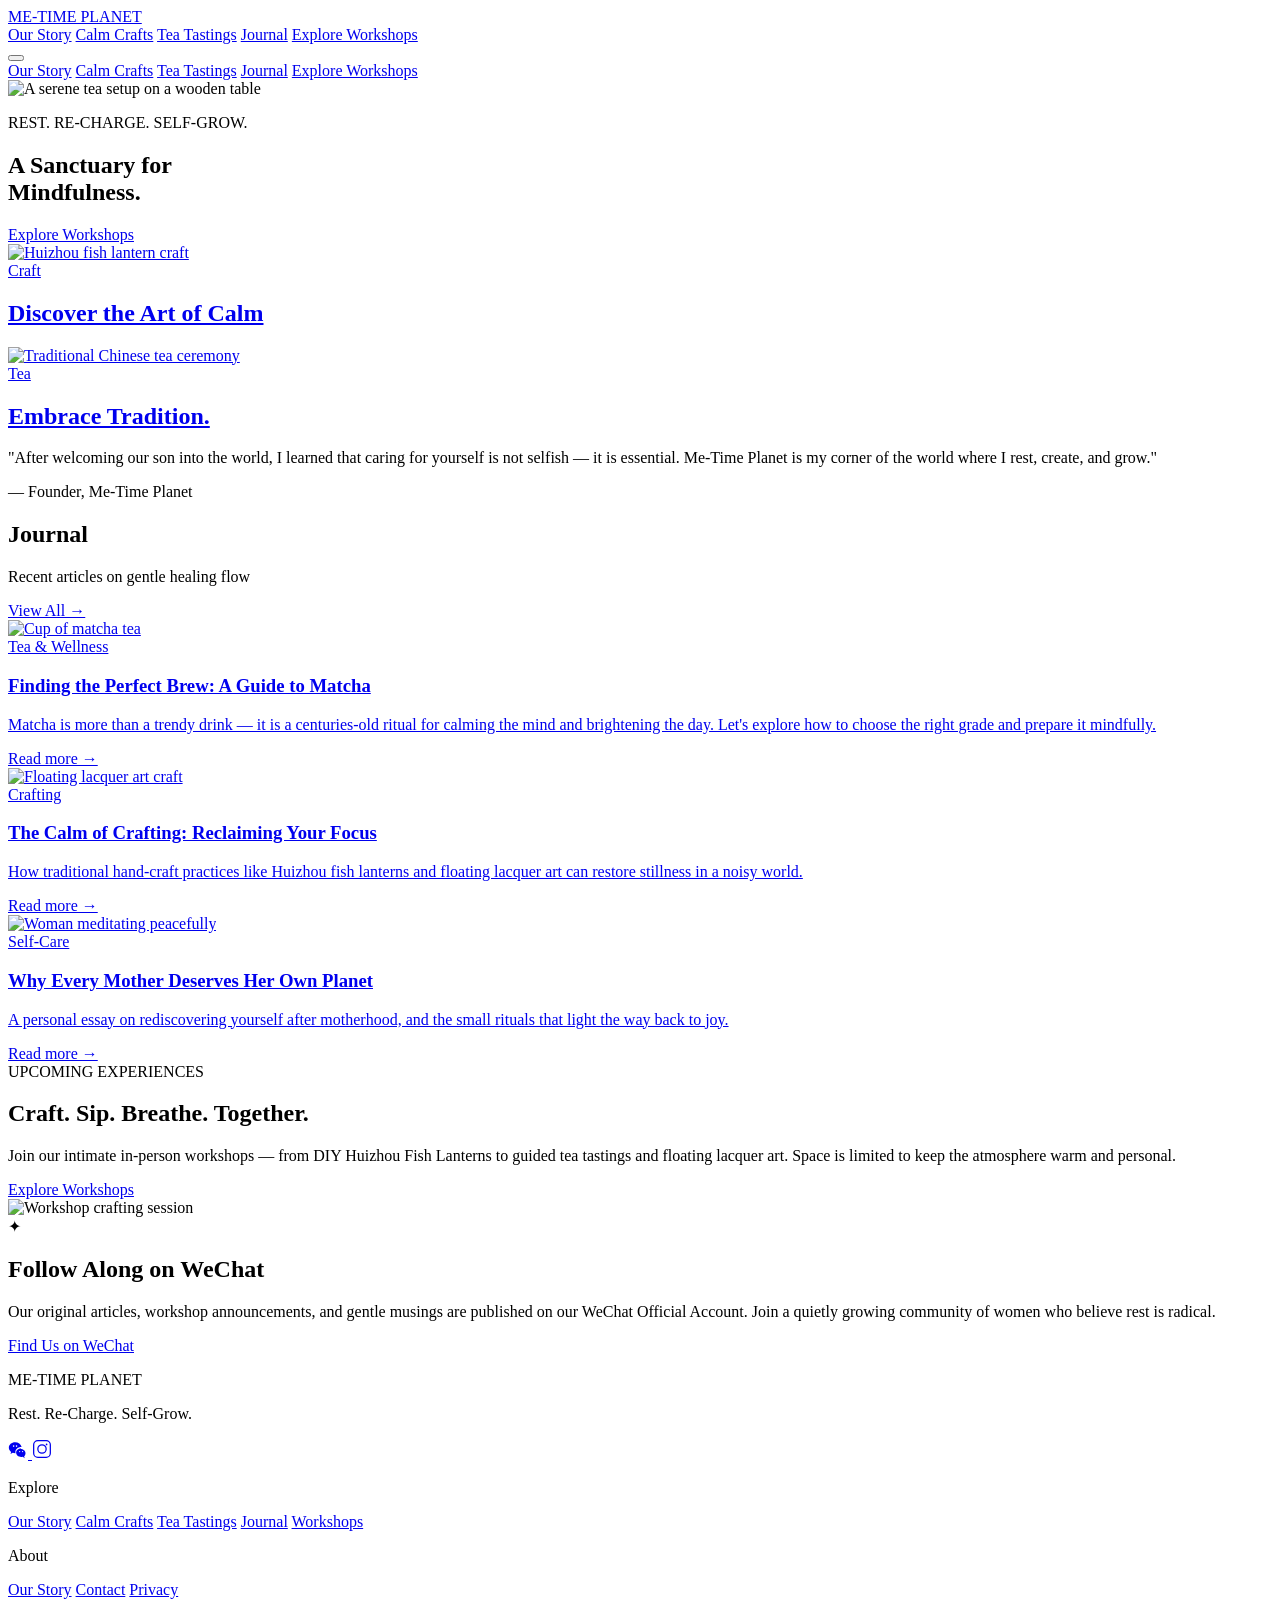
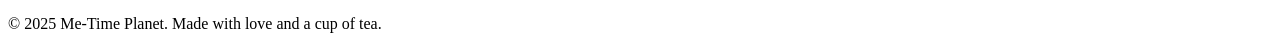
==== index.html @ 005cbcb7 "Add files via upload added README.md and index.html, will add other dependent folders and files late" ====
<!DOCTYPE html>
<html lang="en">
<head>
  <meta charset="UTF-8" />
  <meta name="viewport" content="width=device-width, initial-scale=1.0" />
  <title>Me-Time Planet — A Sanctuary for Mindfulness</title>
  <link rel="stylesheet" href="css/variables.css" />
  <link rel="stylesheet" href="css/base.css" />
  <link rel="stylesheet" href="css/nav.css" />
  <link rel="stylesheet" href="css/hero.css" />
  <link rel="stylesheet" href="css/features.css" />
  <link rel="stylesheet" href="css/journal.css" />
  <link rel="stylesheet" href="css/workshops.css" />
  <link rel="stylesheet" href="css/footer.css" />
  <link rel="preconnect" href="https://fonts.googleapis.com" />
  <link rel="preconnect" href="https://fonts.gstatic.com" crossorigin />
  <link href="https://fonts.googleapis.com/css2?family=Cormorant+Garamond:ital,wght@0,300;0,400;0,500;0,600;1,300;1,400&family=Jost:wght@300;400;500&display=swap" rel="stylesheet" />
</head>
<body>

  <!-- ═══════════════════════════════════════════
       NAVIGATION — components/nav.html
  ═══════════════════════════════════════════ -->
  <header class="site-header" id="site-header">
    <div class="header-inner">
      <a href="index.html" class="logo">ME-TIME PLANET</a>
      <nav class="main-nav">
        <a href="pages/our-story.html">Our Story</a>
        <a href="pages/calm-crafts.html">Calm Crafts</a>
        <a href="pages/tea-tastings.html">Tea Tastings</a>
        <a href="pages/journal.html">Journal</a>
        <a href="pages/workshops.html">Explore Workshops</a>
      </nav>
      <button class="nav-toggle" aria-label="Toggle menu" onclick="toggleMobileNav()">
        <span></span><span></span><span></span>
      </button>
    </div>
    <nav class="mobile-nav" id="mobile-nav">
      <a href="pages/our-story.html">Our Story</a>
      <a href="pages/calm-crafts.html">Calm Crafts</a>
      <a href="pages/tea-tastings.html">Tea Tastings</a>
      <a href="pages/journal.html">Journal</a>
      <a href="pages/workshops.html">Explore Workshops</a>
    </nav>
  </header>

  <main>

    <!-- ═══════════════════════════════════════════
         HERO SECTION
    ═══════════════════════════════════════════ -->
    <section class="hero" id="hero">
      <div class="hero-image-wrapper">
        <img
          class="hero-img"
          src="https://images.unsplash.com/photo-1556909114-f6e7ad7d3136?w=1600&q=80"
          alt="A serene tea setup on a wooden table"
        />
        <div class="hero-overlay"></div>
      </div>
      <div class="hero-content">
        <p class="hero-eyebrow">REST. RE-CHARGE. SELF-GROW.</p>
        <h1 class="hero-headline">A Sanctuary for<br/>Mindfulness.</h1>
        <a href="pages/workshops.html" class="btn btn-primary">Explore Workshops</a>
      </div>
    </section>

    <!-- ═══════════════════════════════════════════
         FEATURED CATEGORIES
    ═══════════════════════════════════════════ -->
    <section class="features" id="features">
      <div class="features-grid">

        <article class="feature-card feature-card--large">
          <a href="pages/calm-crafts.html">
            <div class="feature-card__img-wrap">
              <img
                src="https://images.unsplash.com/photo-1602143407151-7111542de6e8?w=900&q=80"
                alt="Huizhou fish lantern craft"
              />
            </div>
            <div class="feature-card__label">
              <span class="label-tag">Craft</span>
              <h2>Discover the Art of Calm</h2>
            </div>
          </a>
        </article>

        <article class="feature-card feature-card--large">
          <a href="pages/tea-tastings.html">
            <div class="feature-card__img-wrap">
              <img
                src="https://images.unsplash.com/photo-1556679343-c7306c1976bc?w=900&q=80"
                alt="Traditional Chinese tea ceremony"
              />
            </div>
            <div class="feature-card__label">
              <span class="label-tag">Tea</span>
              <h2>Embrace Tradition.</h2>
            </div>
          </a>
        </article>

      </div>
    </section>

    <!-- ═══════════════════════════════════════════
         INTRO BLURB
    ═══════════════════════════════════════════ -->
    <section class="intro-blurb">
      <div class="container-narrow">
        <p class="intro-quote">
          "After welcoming our son into the world, I learned that caring for yourself is not selfish — it is essential. Me-Time Planet is my corner of the world where I rest, create, and grow."
        </p>
        <p class="intro-attribution">— Founder, Me-Time Planet</p>
      </div>
    </section>

    <!-- ═══════════════════════════════════════════
         JOURNAL SECTION
    ═══════════════════════════════════════════ -->
    <section class="journal" id="journal">
      <div class="container">
        <div class="section-header">
          <h2 class="section-title">Journal</h2>
          <p class="section-subtitle">Recent articles on gentle healing flow</p>
          <a href="pages/journal.html" class="link-underline">View All →</a>
        </div>

        <div class="journal-grid">

          <article class="journal-card journal-card--featured">
            <a href="pages/article-matcha.html">
              <div class="journal-card__img-wrap">
                <img
                  src="https://images.unsplash.com/photo-1515823662972-da6a2e4d3002?w=700&q=80"
                  alt="Cup of matcha tea"
                />
              </div>
              <div class="journal-card__body">
                <span class="journal-tag">Tea &amp; Wellness</span>
                <h3>Finding the Perfect Brew: A Guide to Matcha</h3>
                <p>Matcha is more than a trendy drink — it is a centuries-old ritual for calming the mind and brightening the day. Let's explore how to choose the right grade and prepare it mindfully.</p>
                <span class="read-more">Read more →</span>
              </div>
            </a>
          </article>

          <article class="journal-card">
            <a href="pages/article-crafting-focus.html">
              <div class="journal-card__img-wrap">
                <img
                  src="https://images.unsplash.com/photo-1578301978693-85fa9c0320b9?w=500&q=80"
                  alt="Floating lacquer art craft"
                />
              </div>
              <div class="journal-card__body">
                <span class="journal-tag">Crafting</span>
                <h3>The Calm of Crafting: Reclaiming Your Focus</h3>
                <p>How traditional hand-craft practices like Huizhou fish lanterns and floating lacquer art can restore stillness in a noisy world.</p>
                <span class="read-more">Read more →</span>
              </div>
            </a>
          </article>

          <article class="journal-card">
            <a href="pages/article-me-time.html">
              <div class="journal-card__img-wrap">
                <img
                  src="https://images.unsplash.com/photo-1544367567-0f2fcb009e0b?w=500&q=80"
                  alt="Woman meditating peacefully"
                />
              </div>
              <div class="journal-card__body">
                <span class="journal-tag">Self-Care</span>
                <h3>Why Every Mother Deserves Her Own Planet</h3>
                <p>A personal essay on rediscovering yourself after motherhood, and the small rituals that light the way back to joy.</p>
                <span class="read-more">Read more →</span>
              </div>
            </a>
          </article>

        </div>
      </div>
    </section>

    <!-- ═══════════════════════════════════════════
         WORKSHOPS CTA BANNER
    ═══════════════════════════════════════════ -->
    <section class="workshops-banner">
      <div class="workshops-banner__inner">
        <div class="workshops-banner__text">
          <span class="eyebrow-label">UPCOMING EXPERIENCES</span>
          <h2>Craft. Sip. Breathe. Together.</h2>
          <p>Join our intimate in-person workshops — from DIY Huizhou Fish Lanterns to guided tea tastings and floating lacquer art. Space is limited to keep the atmosphere warm and personal.</p>
          <a href="pages/workshops.html" class="btn btn-outline">Explore Workshops</a>
        </div>
        <div class="workshops-banner__img">
          <img
            src="https://images.unsplash.com/photo-1528360983277-13d401cdc186?w=800&q=80"
            alt="Workshop crafting session"
          />
        </div>
      </div>
    </section>

    <!-- ═══════════════════════════════════════════
         WECHAT / COMMUNITY CALLOUT
    ═══════════════════════════════════════════ -->
    <section class="community">
      <div class="container-narrow center">
        <div class="community-icon">✦</div>
        <h2>Follow Along on WeChat</h2>
        <p>Our original articles, workshop announcements, and gentle musings are published on our WeChat Official Account. Join a quietly growing community of women who believe rest is radical.</p>
        <a href="#wechat" class="btn btn-ghost">Find Us on WeChat</a>
      </div>
    </section>

  </main>

  <!-- ═══════════════════════════════════════════
       FOOTER
  ═══════════════════════════════════════════ -->
  <footer class="site-footer">
    <div class="footer-inner">
      <div class="footer-brand">
        <p class="logo">ME-TIME PLANET</p>
        <p class="footer-tagline">Rest. Re-Charge. Self-Grow.</p>
        <div class="footer-social">
          <a href="#wechat" aria-label="WeChat">
            <svg width="20" height="20" viewBox="0 0 24 24" fill="currentColor"><path d="M8.5 4C4.36 4 1 6.92 1 10.5c0 2.02 1.07 3.82 2.75 5.02L3 18l2.75-1.38C6.77 16.85 7.6 17 8.5 17c.17 0 .34 0 .5-.02-.1-.46-.16-.93-.16-1.41C8.84 12.06 12 9.5 15.84 9.5c.17 0 .34 0 .5.01C15.5 6.42 12.31 4 8.5 4zm-1.75 3.5c.55 0 1 .45 1 1s-.45 1-1 1-1-.45-1-1 .45-1 1-1zm3.5 0c.55 0 1 .45 1 1s-.45 1-1 1-1-.45-1-1 .45-1 1-1zm5.5 4c-3.31 0-6 2.24-6 5s2.69 5 6 5c.69 0 1.37-.12 1.99-.33L20 23l-.62-2.34C20.45 19.71 21 18.4 21 17c0-2.76-2.69-5-6-5l.25.5zm-1.75 2.75c.41 0 .75.34.75.75s-.34.75-.75.75-.75-.34-.75-.75.34-.75.75-.75zm3.5 0c.41 0 .75.34.75.75s-.34.75-.75.75-.75-.34-.75-.75.34-.75.75-.75z"/></svg>
          </a>
          <a href="#instagram" aria-label="Instagram">
            <svg width="20" height="20" viewBox="0 0 24 24" fill="none" stroke="currentColor" stroke-width="1.5"><rect x="2" y="2" width="20" height="20" rx="5"/><circle cx="12" cy="12" r="5"/><circle cx="17.5" cy="6.5" r="1" fill="currentColor" stroke="none"/></svg>
          </a>
        </div>
      </div>
      <div class="footer-links">
        <div class="footer-col">
          <p class="footer-col-title">Explore</p>
          <a href="pages/our-story.html">Our Story</a>
          <a href="pages/calm-crafts.html">Calm Crafts</a>
          <a href="pages/tea-tastings.html">Tea Tastings</a>
          <a href="pages/journal.html">Journal</a>
          <a href="pages/workshops.html">Workshops</a>
        </div>
        <div class="footer-col">
          <p class="footer-col-title">About</p>
          <a href="pages/our-story.html">Our Story</a>
          <a href="#contact">Contact</a>
          <a href="#privacy">Privacy</a>
        </div>
      </div>
    </div>
    <div class="footer-bottom">
      <p>© 2025 Me-Time Planet. Made with love and a cup of tea.</p>
    </div>
  </footer>

  <script src="js/main.js"></script>
</body>
</html>
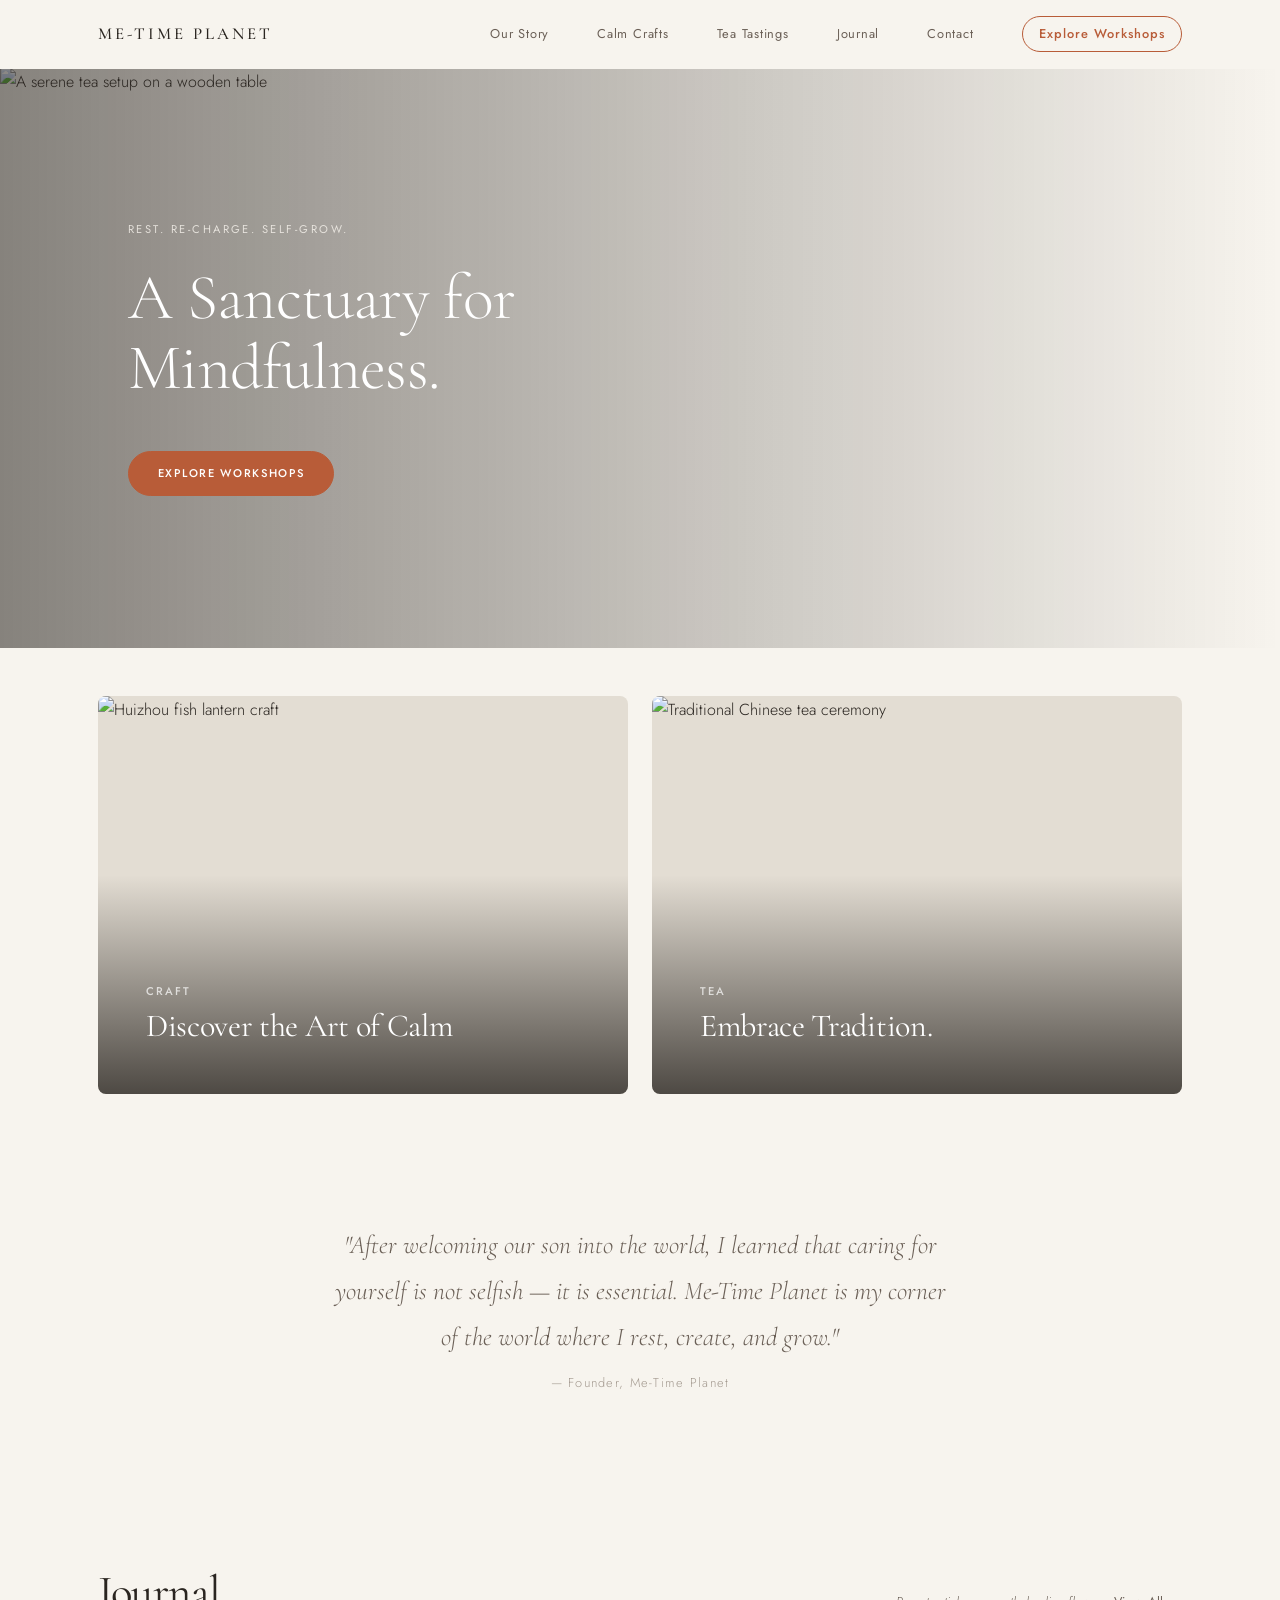
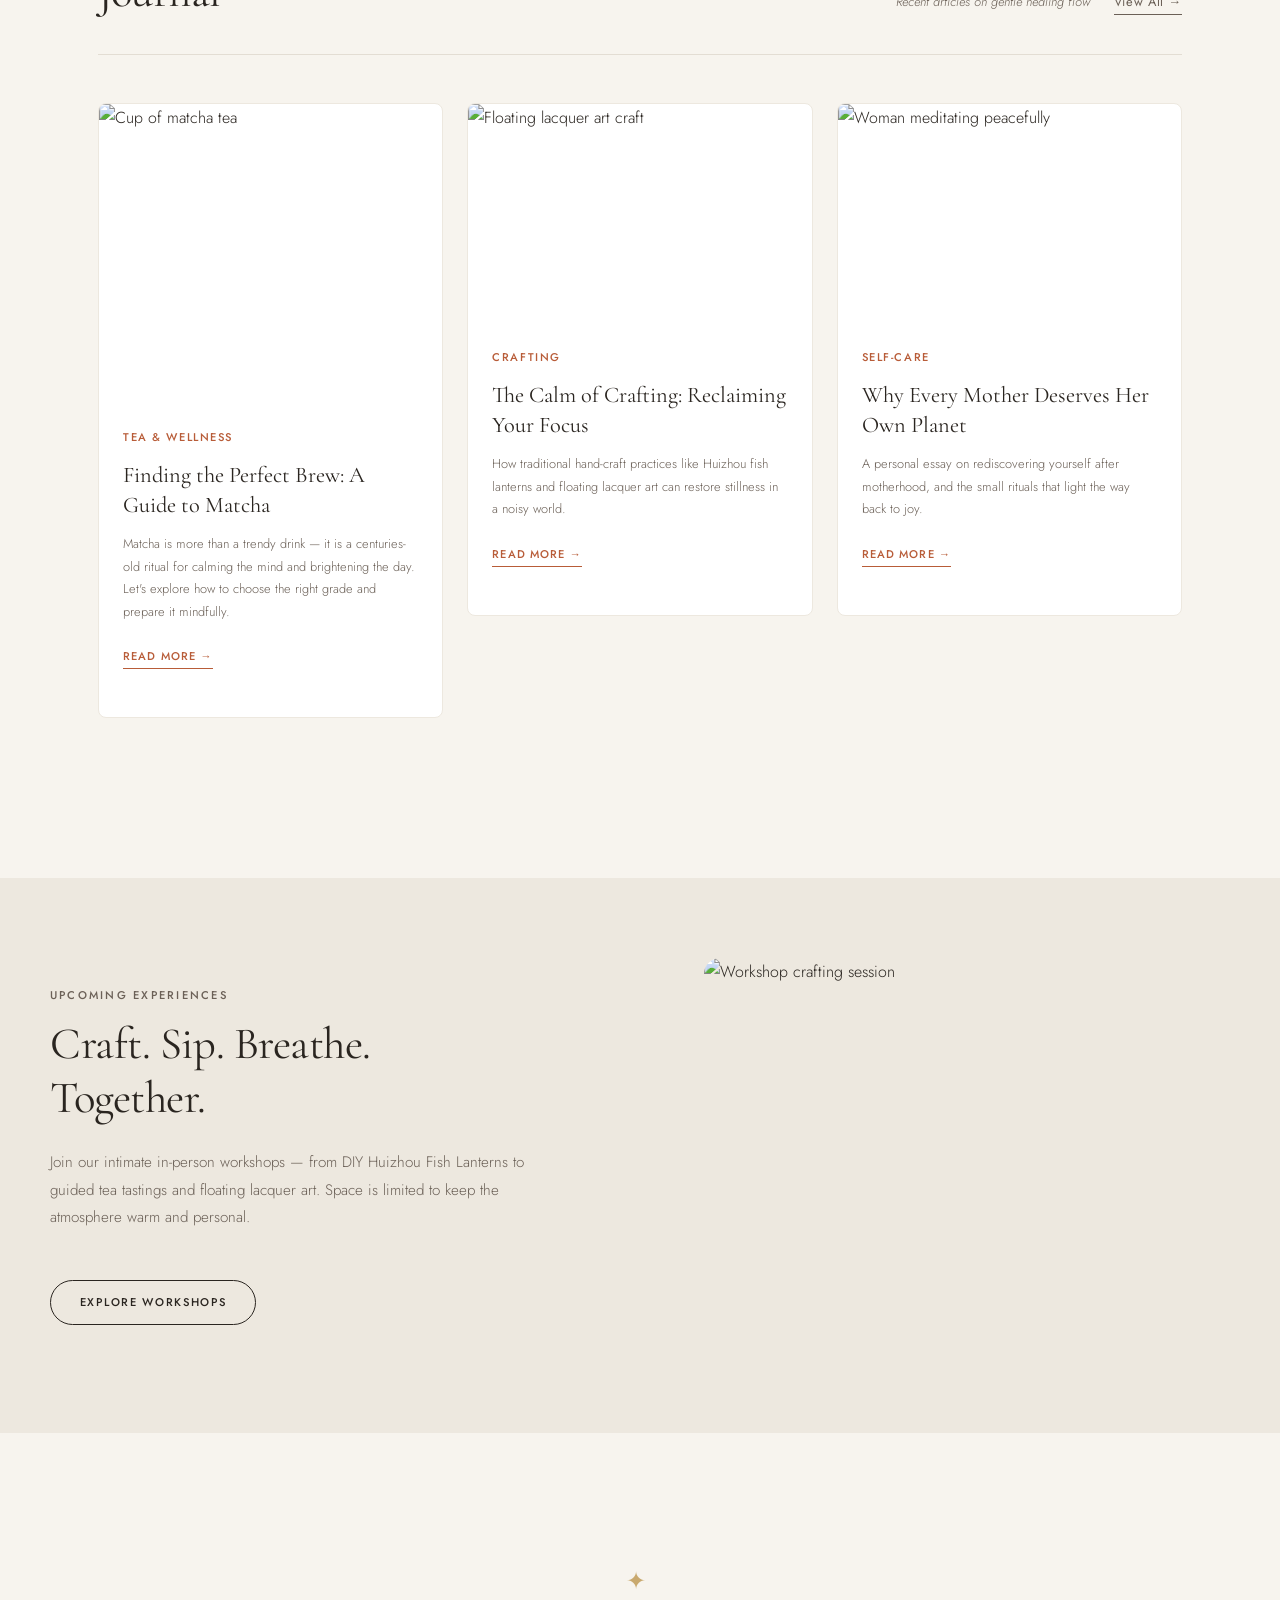
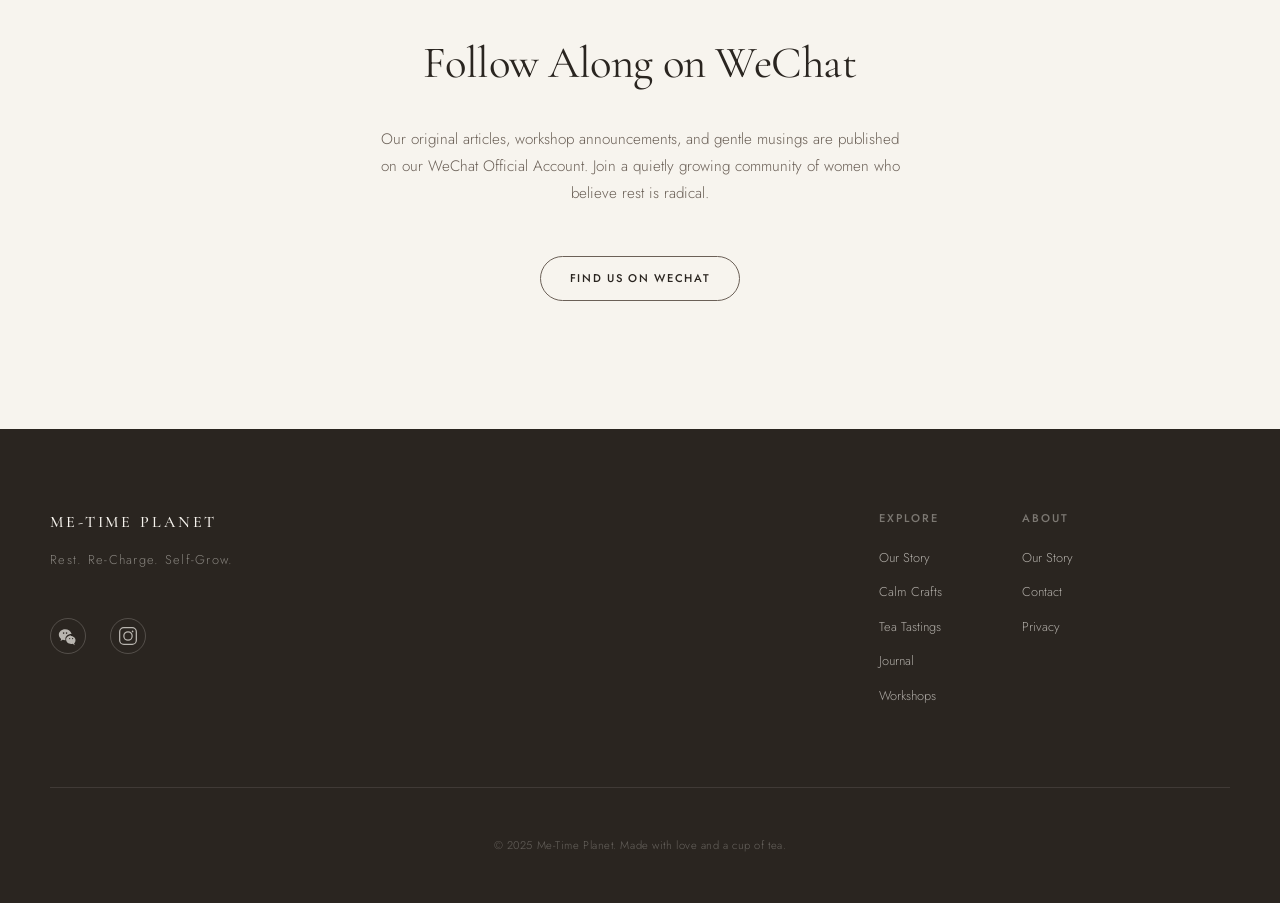
==== commit ddb14a63: "added a contact page" ====
--- a/index.html
+++ b/index.html
@@ -29,6 +29,7 @@
         <a href="pages/calm-crafts.html">Calm Crafts</a>
         <a href="pages/tea-tastings.html">Tea Tastings</a>
         <a href="pages/journal.html">Journal</a>
+        <a href="pages/contact.html">Contact</a>
         <a href="pages/workshops.html">Explore Workshops</a>
       </nav>
       <button class="nav-toggle" aria-label="Toggle menu" onclick="toggleMobileNav()">
@@ -40,6 +41,7 @@
       <a href="pages/calm-crafts.html">Calm Crafts</a>
       <a href="pages/tea-tastings.html">Tea Tastings</a>
       <a href="pages/journal.html">Journal</a>
+      <a href="pages/contact.html">Contact</a>
       <a href="pages/workshops.html">Explore Workshops</a>
     </nav>
   </header>
@@ -247,7 +249,7 @@
         <div class="footer-col">
           <p class="footer-col-title">About</p>
           <a href="pages/our-story.html">Our Story</a>
-          <a href="#contact">Contact</a>
+          <a href="pages/contact.html">Contact</a>
           <a href="#privacy">Privacy</a>
         </div>
       </div>
--- a/css/variables.css
+++ b/css/variables.css
@@ -0,0 +1,62 @@
+/* ============================================
+   DESIGN TOKENS — Me-Time Planet
+   Warm organic editorial aesthetic
+============================================ */
+
+:root {
+  /* Color Palette */
+  --color-paper:     #F7F4EE;
+  --color-paper-2:   #EDE8DF;
+  --color-paper-3:   #E3DDD3;
+  --color-ink:       #2A2520;
+  --color-ink-muted: #6B6057;
+  --color-ink-faint: #A49A90;
+  --color-accent:    #B85C38;       /* terracotta */
+  --color-accent-2:  #7A9E7E;       /* sage green */
+  --color-gold:      #C9A96E;       /* warm gold */
+  --color-white:     #FFFFFF;
+
+  /* Typography */
+  --font-display:  'Cormorant Garamond', Georgia, serif;
+  --font-body:     'Jost', 'Helvetica Neue', sans-serif;
+
+  /* Font sizes (fluid-ish) */
+  --text-xs:    0.7rem;
+  --text-sm:    0.8rem;
+  --text-base:  0.95rem;
+  --text-md:    1.1rem;
+  --text-lg:    1.4rem;
+  --text-xl:    2rem;
+  --text-2xl:   2.8rem;
+  --text-3xl:   3.8rem;
+  --text-hero:  clamp(2.8rem, 5vw, 4.5rem);
+
+  /* Spacing */
+  --space-xs:  0.4rem;
+  --space-sm:  0.8rem;
+  --space-md:  1.5rem;
+  --space-lg:  3rem;
+  --space-xl:  5rem;
+  --space-2xl: 8rem;
+
+  /* Layout */
+  --max-width:       1180px;
+  --max-width-narrow: 720px;
+  --nav-height:      68px;
+
+  /* Borders */
+  --radius-sm: 4px;
+  --radius-md: 8px;
+  --radius-lg: 16px;
+  --radius-pill: 999px;
+
+  /* Transitions */
+  --transition-fast:   0.15s ease;
+  --transition-base:   0.3s ease;
+  --transition-slow:   0.6s cubic-bezier(0.16, 1, 0.3, 1);
+
+  /* Shadows */
+  --shadow-sm:  0 2px 8px rgba(42, 37, 32, 0.08);
+  --shadow-md:  0 6px 24px rgba(42, 37, 32, 0.12);
+  --shadow-lg:  0 16px 48px rgba(42, 37, 32, 0.16);
+}
--- a/css/base.css
+++ b/css/base.css
@@ -0,0 +1,186 @@
+/* ============================================
+   BASE — Resets, typography, global utilities
+============================================ */
+
+*, *::before, *::after {
+  box-sizing: border-box;
+  margin: 0;
+  padding: 0;
+}
+
+html {
+  font-size: 16px;
+  scroll-behavior: smooth;
+  -webkit-font-smoothing: antialiased;
+}
+
+body {
+  background-color: var(--color-paper);
+  color: var(--color-ink);
+  font-family: var(--font-body);
+  font-weight: 300;
+  line-height: 1.7;
+  overflow-x: hidden;
+}
+
+img {
+  display: block;
+  max-width: 100%;
+  height: auto;
+}
+
+a {
+  color: inherit;
+  text-decoration: none;
+}
+
+/* ────────────────────────────────────────────
+   Layout Containers
+──────────────────────────────────────────── */
+.container {
+  width: 100%;
+  max-width: var(--max-width);
+  margin: 0 auto;
+  padding: 0 var(--space-lg);
+}
+
+.container-narrow {
+  width: 100%;
+  max-width: var(--max-width-narrow);
+  margin: 0 auto;
+  padding: 0 var(--space-lg);
+}
+
+.center { text-align: center; }
+
+/* ────────────────────────────────────────────
+   Buttons
+──────────────────────────────────────────── */
+.btn {
+  display: inline-block;
+  font-family: var(--font-body);
+  font-size: var(--text-xs);
+  font-weight: 500;
+  letter-spacing: 0.15em;
+  text-transform: uppercase;
+  padding: 0.75rem 1.8rem;
+  border-radius: var(--radius-pill);
+  border: 1.5px solid transparent;
+  cursor: pointer;
+  transition: all var(--transition-base);
+  white-space: nowrap;
+}
+
+.btn-primary {
+  background: var(--color-accent);
+  color: var(--color-white);
+  border-color: var(--color-accent);
+}
+.btn-primary:hover {
+  background: #9e4d2e;
+  border-color: #9e4d2e;
+  transform: translateY(-1px);
+  box-shadow: var(--shadow-md);
+}
+
+.btn-outline {
+  background: transparent;
+  color: var(--color-ink);
+  border-color: var(--color-ink);
+}
+.btn-outline:hover {
+  background: var(--color-ink);
+  color: var(--color-paper);
+  transform: translateY(-1px);
+}
+
+.btn-ghost {
+  background: transparent;
+  color: var(--color-ink);
+  border-color: var(--color-ink-muted);
+}
+.btn-ghost:hover {
+  border-color: var(--color-ink);
+  transform: translateY(-1px);
+}
+
+/* ────────────────────────────────────────────
+   Typography Utilities
+──────────────────────────────────────────── */
+.eyebrow-label {
+  display: block;
+  font-family: var(--font-body);
+  font-size: var(--text-xs);
+  font-weight: 500;
+  letter-spacing: 0.2em;
+  text-transform: uppercase;
+  color: var(--color-ink-muted);
+  margin-bottom: var(--space-sm);
+}
+
+.link-underline {
+  font-size: var(--text-sm);
+  font-weight: 400;
+  letter-spacing: 0.05em;
+  color: var(--color-ink-muted);
+  border-bottom: 1px solid currentColor;
+  padding-bottom: 1px;
+  transition: color var(--transition-fast);
+}
+.link-underline:hover { color: var(--color-ink); }
+
+/* ────────────────────────────────────────────
+   Section Headers
+──────────────────────────────────────────── */
+.section-header {
+  display: flex;
+  align-items: baseline;
+  gap: var(--space-md);
+  margin-bottom: var(--space-lg);
+  border-bottom: 1px solid var(--color-paper-3);
+  padding-bottom: var(--space-md);
+}
+
+.section-title {
+  font-family: var(--font-display);
+  font-size: var(--text-2xl);
+  font-weight: 400;
+  letter-spacing: -0.01em;
+  flex: 1;
+}
+
+.section-subtitle {
+  font-size: var(--text-sm);
+  color: var(--color-ink-muted);
+  font-style: italic;
+}
+
+/* ────────────────────────────────────────────
+   Page Entrance Animation
+──────────────────────────────────────────── */
+@keyframes fadeUp {
+  from { opacity: 0; transform: translateY(20px); }
+  to   { opacity: 1; transform: translateY(0); }
+}
+
+.fade-up {
+  opacity: 0;
+  animation: fadeUp 0.8s var(--transition-slow) forwards;
+}
+.fade-up--delay-1 { animation-delay: 0.1s; }
+.fade-up--delay-2 { animation-delay: 0.25s; }
+.fade-up--delay-3 { animation-delay: 0.4s; }
+
+/* ────────────────────────────────────────────
+   Responsive
+──────────────────────────────────────────── */
+@media (max-width: 768px) {
+  .container, .container-narrow {
+    padding: 0 var(--space-md);
+  }
+
+  .section-header {
+    flex-direction: column;
+    gap: var(--space-xs);
+  }
+}
--- a/css/nav.css
+++ b/css/nav.css
@@ -0,0 +1,143 @@
+/* ============================================
+   NAVIGATION
+============================================ */
+
+.site-header {
+  position: fixed;
+  top: 0;
+  left: 0;
+  right: 0;
+  z-index: 100;
+  background: var(--color-paper);
+  border-bottom: 1px solid transparent;
+  transition: border-color var(--transition-base), box-shadow var(--transition-base), background var(--transition-base);
+}
+
+.site-header.scrolled {
+  border-bottom-color: var(--color-paper-3);
+  box-shadow: var(--shadow-sm);
+}
+
+.header-inner {
+  max-width: var(--max-width);
+  margin: 0 auto;
+  padding: 0 var(--space-lg);
+  height: var(--nav-height);
+  display: flex;
+  align-items: center;
+  gap: var(--space-lg);
+}
+
+/* Logo */
+.logo {
+  font-family: var(--font-display);
+  font-size: 1.05rem;
+  font-weight: 500;
+  letter-spacing: 0.18em;
+  color: var(--color-ink);
+  white-space: nowrap;
+  flex-shrink: 0;
+  transition: opacity var(--transition-fast);
+}
+.logo:hover { opacity: 0.7; }
+
+/* Desktop Nav */
+.main-nav {
+  display: flex;
+  align-items: center;
+  gap: var(--space-lg);
+  margin-left: auto;
+}
+
+.main-nav a {
+  font-size: var(--text-sm);
+  font-weight: 400;
+  letter-spacing: 0.06em;
+  color: var(--color-ink-muted);
+  position: relative;
+  transition: color var(--transition-fast);
+}
+
+.main-nav a::after {
+  content: '';
+  position: absolute;
+  bottom: -3px;
+  left: 0;
+  right: 0;
+  height: 1px;
+  background: var(--color-accent);
+  transform: scaleX(0);
+  transform-origin: left;
+  transition: transform var(--transition-base);
+}
+
+.main-nav a:hover {
+  color: var(--color-ink);
+}
+.main-nav a:hover::after {
+  transform: scaleX(1);
+}
+
+/* Last nav item — styled like a button */
+.main-nav a:last-child {
+  color: var(--color-accent);
+  font-weight: 500;
+  border: 1px solid var(--color-accent);
+  padding: 0.4rem 1rem;
+  border-radius: var(--radius-pill);
+  letter-spacing: 0.08em;
+}
+.main-nav a:last-child::after { display: none; }
+.main-nav a:last-child:hover {
+  background: var(--color-accent);
+  color: var(--color-white);
+}
+
+/* Mobile Toggle */
+.nav-toggle {
+  display: none;
+  flex-direction: column;
+  gap: 5px;
+  background: none;
+  border: none;
+  cursor: pointer;
+  padding: 6px;
+  margin-left: auto;
+}
+.nav-toggle span {
+  display: block;
+  width: 22px;
+  height: 1.5px;
+  background: var(--color-ink);
+  transition: transform var(--transition-base), opacity var(--transition-base);
+}
+
+/* Mobile Nav */
+.mobile-nav {
+  display: none;
+  flex-direction: column;
+  padding: var(--space-md) var(--space-lg) var(--space-lg);
+  background: var(--color-paper);
+  border-top: 1px solid var(--color-paper-3);
+  gap: var(--space-md);
+}
+
+.mobile-nav a {
+  font-size: var(--text-md);
+  font-weight: 300;
+  color: var(--color-ink-muted);
+  letter-spacing: 0.04em;
+  border-bottom: 1px solid var(--color-paper-2);
+  padding-bottom: var(--space-md);
+}
+.mobile-nav a:last-child { border-bottom: none; }
+
+.mobile-nav.open {
+  display: flex;
+}
+
+/* Responsive */
+@media (max-width: 860px) {
+  .main-nav { display: none; }
+  .nav-toggle { display: flex; }
+}
--- a/css/hero.css
+++ b/css/hero.css
@@ -0,0 +1,102 @@
+/* ============================================
+   HERO
+============================================ */
+
+.hero {
+  position: relative;
+  width: 100%;
+  height: 580px;
+  overflow: hidden;
+  margin-top: var(--nav-height);
+}
+
+/* Image */
+.hero-image-wrapper {
+  position: absolute;
+  inset: 0;
+}
+
+.hero-img {
+  width: 100%;
+  height: 100%;
+  object-fit: cover;
+  object-position: center 40%;
+  transform: scale(1.04);
+  animation: heroZoom 8s ease forwards;
+}
+
+@keyframes heroZoom {
+  from { transform: scale(1.04); }
+  to   { transform: scale(1); }
+}
+
+/* Gradient overlay */
+.hero-overlay {
+  position: absolute;
+  inset: 0;
+  background: linear-gradient(
+    to right,
+    rgba(42, 37, 32, 0.55) 0%,
+    rgba(42, 37, 32, 0.2) 60%,
+    rgba(42, 37, 32, 0.0) 100%
+  );
+}
+
+/* Text */
+.hero-content {
+  position: relative;
+  z-index: 2;
+  height: 100%;
+  display: flex;
+  flex-direction: column;
+  justify-content: center;
+  padding: 0 var(--space-2xl);
+  max-width: 760px;
+}
+
+.hero-eyebrow {
+  font-family: var(--font-body);
+  font-size: var(--text-xs);
+  font-weight: 400;
+  letter-spacing: 0.22em;
+  color: rgba(247, 244, 238, 0.8);
+  text-transform: uppercase;
+  margin-bottom: var(--space-md);
+  animation: fadeUp 0.8s 0.2s both;
+}
+
+.hero-headline {
+  font-family: var(--font-display);
+  font-size: var(--text-hero);
+  font-weight: 300;
+  line-height: 1.1;
+  color: var(--color-white);
+  letter-spacing: -0.01em;
+  margin-bottom: var(--space-lg);
+  animation: fadeUp 0.8s 0.4s both;
+}
+
+.hero-content .btn {
+  align-self: flex-start;
+  animation: fadeUp 0.8s 0.6s both;
+}
+
+/* Responsive */
+@media (max-width: 768px) {
+  .hero {
+    height: 480px;
+  }
+  .hero-content {
+    padding: 0 var(--space-md);
+  }
+  .hero-headline {
+    font-size: clamp(2.2rem, 8vw, 3.2rem);
+  }
+  .hero-overlay {
+    background: linear-gradient(
+      to bottom,
+      rgba(42, 37, 32, 0.3) 0%,
+      rgba(42, 37, 32, 0.6) 100%
+    );
+  }
+}
--- a/css/features.css
+++ b/css/features.css
@@ -0,0 +1,101 @@
+/* ============================================
+   FEATURES — Two large image cards
+============================================ */
+
+.features {
+  padding: var(--space-lg) var(--space-lg);
+  max-width: var(--max-width);
+  margin: 0 auto;
+}
+
+.features-grid {
+  display: grid;
+  grid-template-columns: 1fr 1fr;
+  gap: var(--space-md);
+}
+
+/* Card */
+.feature-card {
+  position: relative;
+  overflow: hidden;
+  border-radius: var(--radius-md);
+  background: var(--color-paper-3);
+  aspect-ratio: 4 / 3;
+  cursor: pointer;
+}
+
+.feature-card a {
+  display: block;
+  height: 100%;
+}
+
+.feature-card__img-wrap {
+  position: absolute;
+  inset: 0;
+  overflow: hidden;
+}
+
+.feature-card__img-wrap img {
+  width: 100%;
+  height: 100%;
+  object-fit: cover;
+  transition: transform 0.7s cubic-bezier(0.16, 1, 0.3, 1);
+}
+
+.feature-card:hover .feature-card__img-wrap img {
+  transform: scale(1.06);
+}
+
+/* Dark gradient at bottom */
+.feature-card::after {
+  content: '';
+  position: absolute;
+  bottom: 0;
+  left: 0;
+  right: 0;
+  height: 55%;
+  background: linear-gradient(to top, rgba(20,16,12,0.72), transparent);
+  pointer-events: none;
+}
+
+/* Label */
+.feature-card__label {
+  position: absolute;
+  bottom: 0;
+  left: 0;
+  right: 0;
+  z-index: 2;
+  padding: var(--space-lg);
+}
+
+.label-tag {
+  display: inline-block;
+  font-size: var(--text-xs);
+  font-weight: 500;
+  letter-spacing: 0.18em;
+  text-transform: uppercase;
+  color: rgba(255,255,255,0.7);
+  margin-bottom: var(--space-xs);
+}
+
+.feature-card__label h2 {
+  font-family: var(--font-display);
+  font-size: var(--text-xl);
+  font-weight: 400;
+  color: var(--color-white);
+  line-height: 1.2;
+  letter-spacing: -0.01em;
+}
+
+/* Responsive */
+@media (max-width: 600px) {
+  .features-grid {
+    grid-template-columns: 1fr;
+  }
+  .feature-card {
+    aspect-ratio: 16 / 9;
+  }
+  .features {
+    padding: var(--space-md);
+  }
+}
--- a/css/journal.css
+++ b/css/journal.css
@@ -0,0 +1,154 @@
+/* ============================================
+   INTRO BLURB + JOURNAL
+============================================ */
+
+/* ─── Intro Quote ─── */
+.intro-blurb {
+  padding: var(--space-xl) var(--space-lg);
+  text-align: center;
+}
+
+.intro-quote {
+  font-family: var(--font-display);
+  font-size: clamp(1.2rem, 2vw, 1.6rem);
+  font-weight: 300;
+  font-style: italic;
+  color: var(--color-ink-muted);
+  line-height: 1.8;
+  max-width: 640px;
+  margin: 0 auto var(--space-sm);
+}
+
+.intro-attribution {
+  font-size: var(--text-sm);
+  letter-spacing: 0.1em;
+  color: var(--color-ink-faint);
+}
+
+/* ─── Journal Section ─── */
+.journal {
+  padding: var(--space-xl) 0;
+  background: var(--color-paper);
+}
+
+.journal-grid {
+  display: grid;
+  grid-template-columns: 1fr 1fr 1fr;
+  grid-template-rows: auto;
+  gap: var(--space-md);
+}
+
+/* Featured card spans first column, full height */
+.journal-card--featured {
+  grid-row: span 2;
+}
+
+/* Card base */
+.journal-card {
+  background: var(--color-white);
+  border-radius: var(--radius-md);
+  overflow: hidden;
+  transition: box-shadow var(--transition-base), transform var(--transition-base);
+  border: 1px solid var(--color-paper-2);
+}
+
+.journal-card:hover {
+  box-shadow: var(--shadow-md);
+  transform: translateY(-3px);
+}
+
+.journal-card a {
+  display: flex;
+  flex-direction: column;
+  height: 100%;
+}
+
+/* Image */
+.journal-card__img-wrap {
+  overflow: hidden;
+  flex-shrink: 0;
+}
+
+.journal-card__img-wrap img {
+  width: 100%;
+  height: 220px;
+  object-fit: cover;
+  transition: transform 0.6s cubic-bezier(0.16, 1, 0.3, 1);
+}
+
+.journal-card--featured .journal-card__img-wrap img {
+  height: 300px;
+}
+
+.journal-card:hover .journal-card__img-wrap img {
+  transform: scale(1.04);
+}
+
+/* Body */
+.journal-card__body {
+  padding: var(--space-md) var(--space-md) var(--space-lg);
+  display: flex;
+  flex-direction: column;
+  flex: 1;
+}
+
+.journal-tag {
+  display: inline-block;
+  font-size: var(--text-xs);
+  font-weight: 500;
+  letter-spacing: 0.14em;
+  text-transform: uppercase;
+  color: var(--color-accent);
+  margin-bottom: var(--space-sm);
+}
+
+.journal-card__body h3 {
+  font-family: var(--font-display);
+  font-size: var(--text-lg);
+  font-weight: 400;
+  line-height: 1.35;
+  color: var(--color-ink);
+  margin-bottom: var(--space-sm);
+}
+
+.journal-card__body p {
+  font-size: var(--text-sm);
+  color: var(--color-ink-muted);
+  line-height: 1.75;
+  flex: 1;
+}
+
+.read-more {
+  display: inline-block;
+  margin-top: var(--space-md);
+  font-size: var(--text-xs);
+  font-weight: 500;
+  letter-spacing: 0.1em;
+  text-transform: uppercase;
+  color: var(--color-accent);
+  border-bottom: 1px solid currentColor;
+  padding-bottom: 2px;
+  transition: opacity var(--transition-fast);
+  align-self: flex-start;
+}
+.journal-card:hover .read-more { opacity: 0.7; }
+
+/* Responsive */
+@media (max-width: 900px) {
+  .journal-grid {
+    grid-template-columns: 1fr 1fr;
+  }
+  .journal-card--featured {
+    grid-row: span 1;
+    grid-column: span 2;
+  }
+}
+
+@media (max-width: 600px) {
+  .journal-grid {
+    grid-template-columns: 1fr;
+  }
+  .journal-card--featured {
+    grid-column: span 1;
+  }
+}
--- a/css/workshops.css
+++ b/css/workshops.css
@@ -0,0 +1,101 @@
+/* ============================================
+   WORKSHOPS BANNER + COMMUNITY
+============================================ */
+
+/* ─── Workshops Banner ─── */
+.workshops-banner {
+  background: var(--color-paper-2);
+  padding: var(--space-xl) var(--space-lg);
+  margin: var(--space-xl) 0 0;
+}
+
+.workshops-banner__inner {
+  max-width: var(--max-width);
+  margin: 0 auto;
+  display: grid;
+  grid-template-columns: 1fr 1fr;
+  gap: var(--space-2xl);
+  align-items: center;
+}
+
+.workshops-banner__text {
+  max-width: 480px;
+}
+
+.workshops-banner__text h2 {
+  font-family: var(--font-display);
+  font-size: clamp(2rem, 3.5vw, 3rem);
+  font-weight: 400;
+  line-height: 1.2;
+  color: var(--color-ink);
+  margin-bottom: var(--space-md);
+  letter-spacing: -0.01em;
+}
+
+.workshops-banner__text p {
+  font-size: var(--text-base);
+  color: var(--color-ink-muted);
+  line-height: 1.8;
+  margin-bottom: var(--space-lg);
+}
+
+.workshops-banner__img {
+  border-radius: var(--radius-lg);
+  overflow: hidden;
+  aspect-ratio: 4 / 3;
+}
+
+.workshops-banner__img img {
+  width: 100%;
+  height: 100%;
+  object-fit: cover;
+  transition: transform 0.7s cubic-bezier(0.16, 1, 0.3, 1);
+}
+
+.workshops-banner:hover .workshops-banner__img img {
+  transform: scale(1.03);
+}
+
+/* ─── Community / WeChat ─── */
+.community {
+  padding: var(--space-2xl) var(--space-lg);
+  text-align: center;
+}
+
+.community-icon {
+  font-size: 1.5rem;
+  color: var(--color-gold);
+  margin-bottom: var(--space-md);
+  letter-spacing: 0.3em;
+}
+
+.community h2 {
+  font-family: var(--font-display);
+  font-size: var(--text-2xl);
+  font-weight: 400;
+  color: var(--color-ink);
+  margin-bottom: var(--space-md);
+  letter-spacing: -0.01em;
+}
+
+.community p {
+  font-size: var(--text-base);
+  color: var(--color-ink-muted);
+  line-height: 1.8;
+  max-width: 520px;
+  margin: 0 auto var(--space-lg);
+}
+
+/* Responsive */
+@media (max-width: 768px) {
+  .workshops-banner__inner {
+    grid-template-columns: 1fr;
+    gap: var(--space-lg);
+  }
+  .workshops-banner__text {
+    max-width: 100%;
+  }
+  .workshops-banner {
+    padding: var(--space-lg) var(--space-md);
+  }
+}
--- a/css/footer.css
+++ b/css/footer.css
@@ -0,0 +1,111 @@
+/* ============================================
+   FOOTER
+============================================ */
+
+.site-footer {
+  background: var(--color-ink);
+  color: rgba(247, 244, 238, 0.75);
+  padding: var(--space-xl) var(--space-lg) var(--space-lg);
+}
+
+.footer-inner {
+  max-width: var(--max-width);
+  margin: 0 auto;
+  display: grid;
+  grid-template-columns: 2fr 1fr;
+  gap: var(--space-2xl);
+  padding-bottom: var(--space-xl);
+  border-bottom: 1px solid rgba(247, 244, 238, 0.1);
+  margin-bottom: var(--space-lg);
+}
+
+/* Brand */
+.footer-brand .logo {
+  font-family: var(--font-display);
+  font-size: 1rem;
+  font-weight: 500;
+  letter-spacing: 0.18em;
+  color: var(--color-paper);
+  margin-bottom: var(--space-sm);
+}
+
+.footer-tagline {
+  font-size: var(--text-sm);
+  color: rgba(247, 244, 238, 0.45);
+  letter-spacing: 0.1em;
+  margin-bottom: var(--space-lg);
+}
+
+.footer-social {
+  display: flex;
+  gap: var(--space-md);
+}
+
+.footer-social a {
+  display: flex;
+  align-items: center;
+  justify-content: center;
+  width: 36px;
+  height: 36px;
+  border-radius: 50%;
+  border: 1px solid rgba(247, 244, 238, 0.2);
+  color: rgba(247, 244, 238, 0.7);
+  transition: all var(--transition-base);
+}
+
+.footer-social a:hover {
+  border-color: var(--color-gold);
+  color: var(--color-gold);
+}
+
+/* Links */
+.footer-links {
+  display: flex;
+  gap: var(--space-xl);
+}
+
+.footer-col {
+  display: flex;
+  flex-direction: column;
+  gap: var(--space-sm);
+}
+
+.footer-col-title {
+  font-size: var(--text-xs);
+  font-weight: 500;
+  letter-spacing: 0.18em;
+  text-transform: uppercase;
+  color: rgba(247, 244, 238, 0.4);
+  margin-bottom: var(--space-xs);
+}
+
+.footer-col a {
+  font-size: var(--text-sm);
+  color: rgba(247, 244, 238, 0.65);
+  transition: color var(--transition-fast);
+}
+.footer-col a:hover { color: var(--color-paper); }
+
+/* Bottom bar */
+.footer-bottom {
+  max-width: var(--max-width);
+  margin: 0 auto;
+  text-align: center;
+  font-size: var(--text-xs);
+  color: rgba(247, 244, 238, 0.3);
+  letter-spacing: 0.05em;
+}
+
+/* Responsive */
+@media (max-width: 768px) {
+  .footer-inner {
+    grid-template-columns: 1fr;
+    gap: var(--space-xl);
+  }
+  .footer-links {
+    gap: var(--space-lg);
+  }
+  .site-footer {
+    padding: var(--space-lg) var(--space-md);
+  }
+}
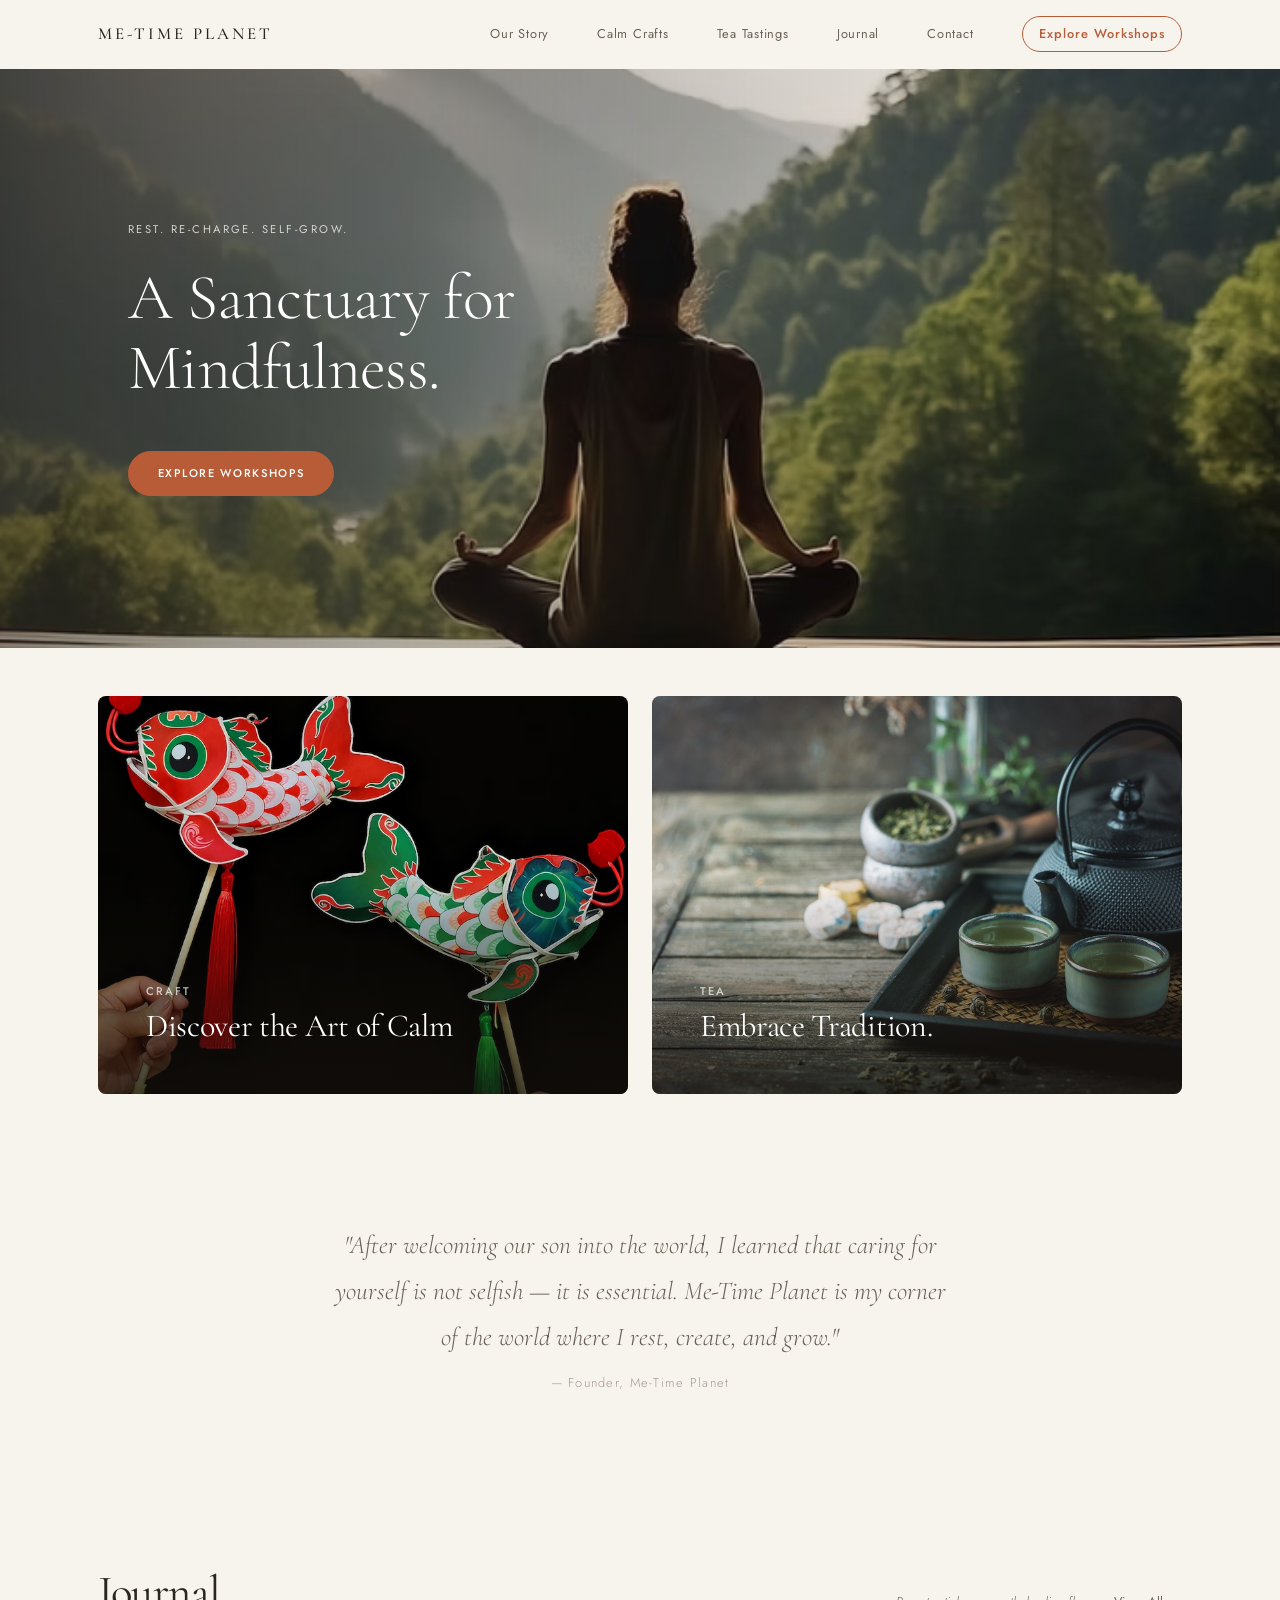
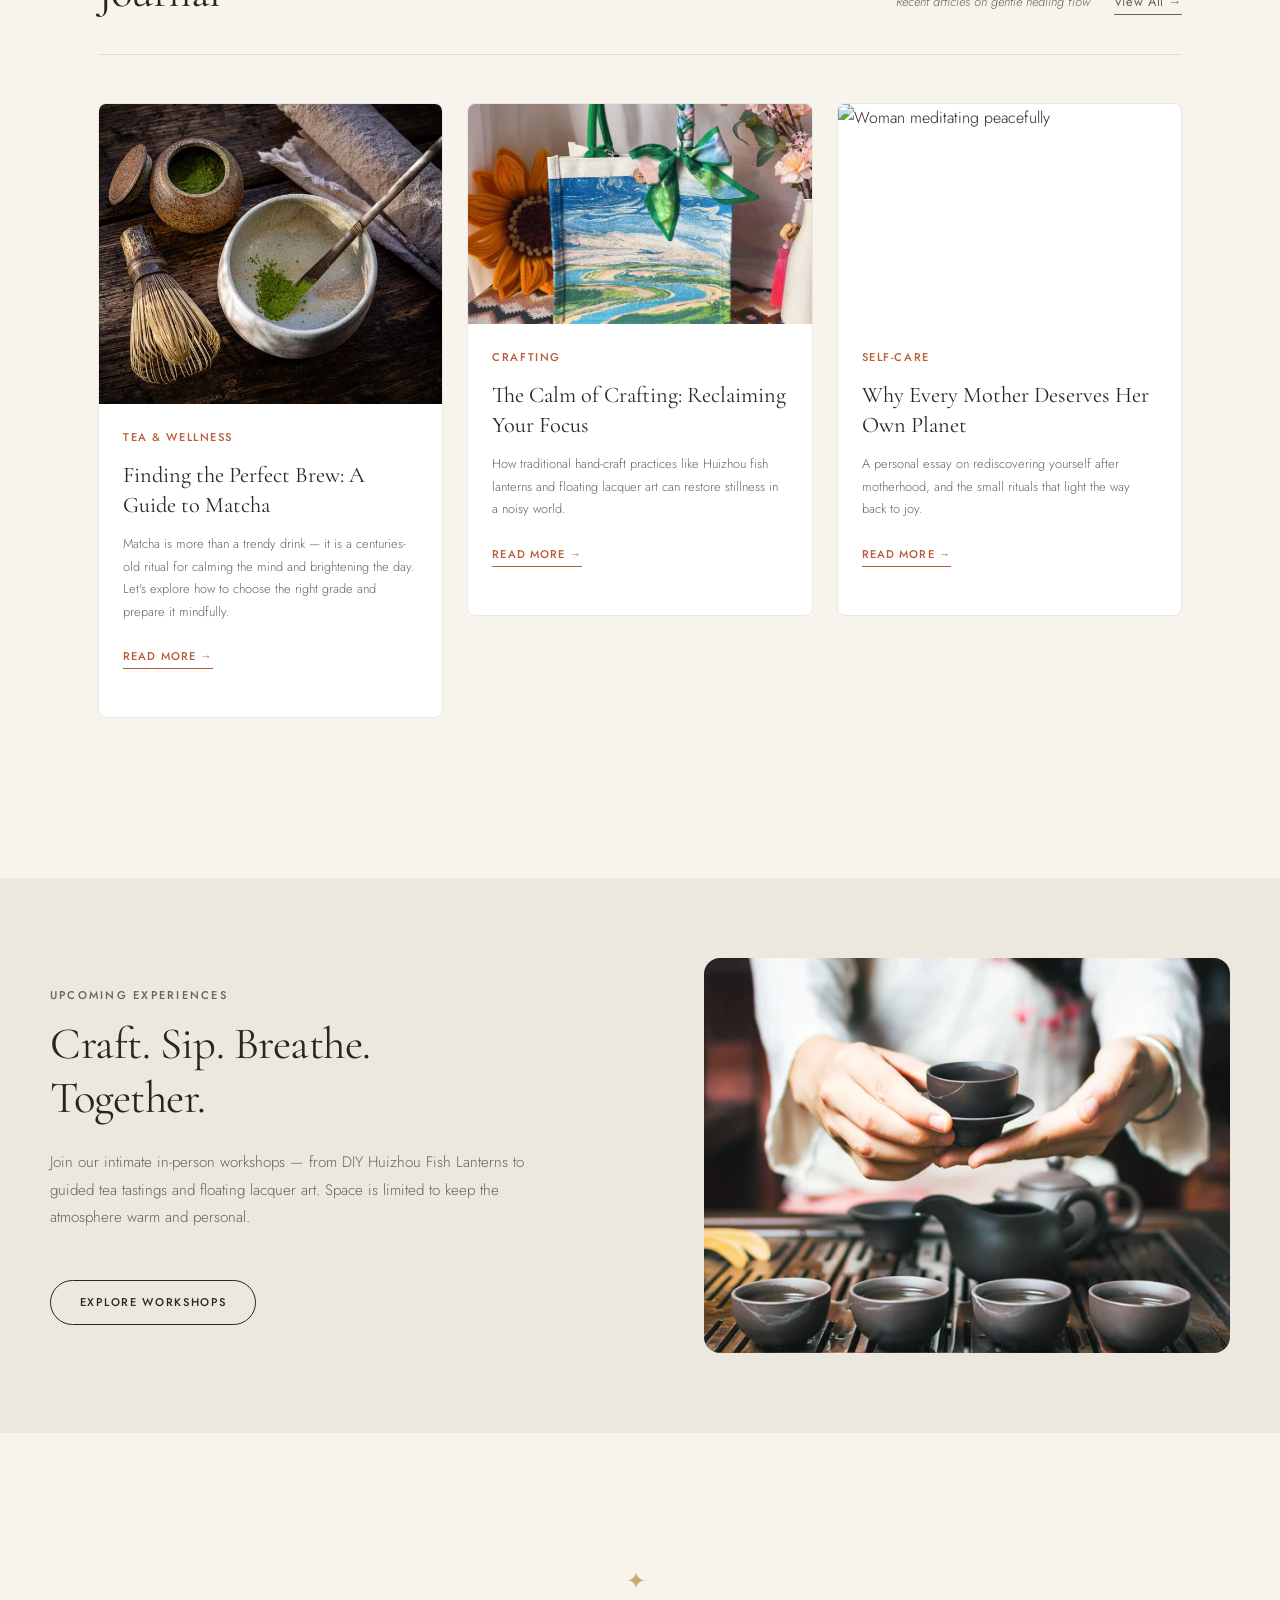
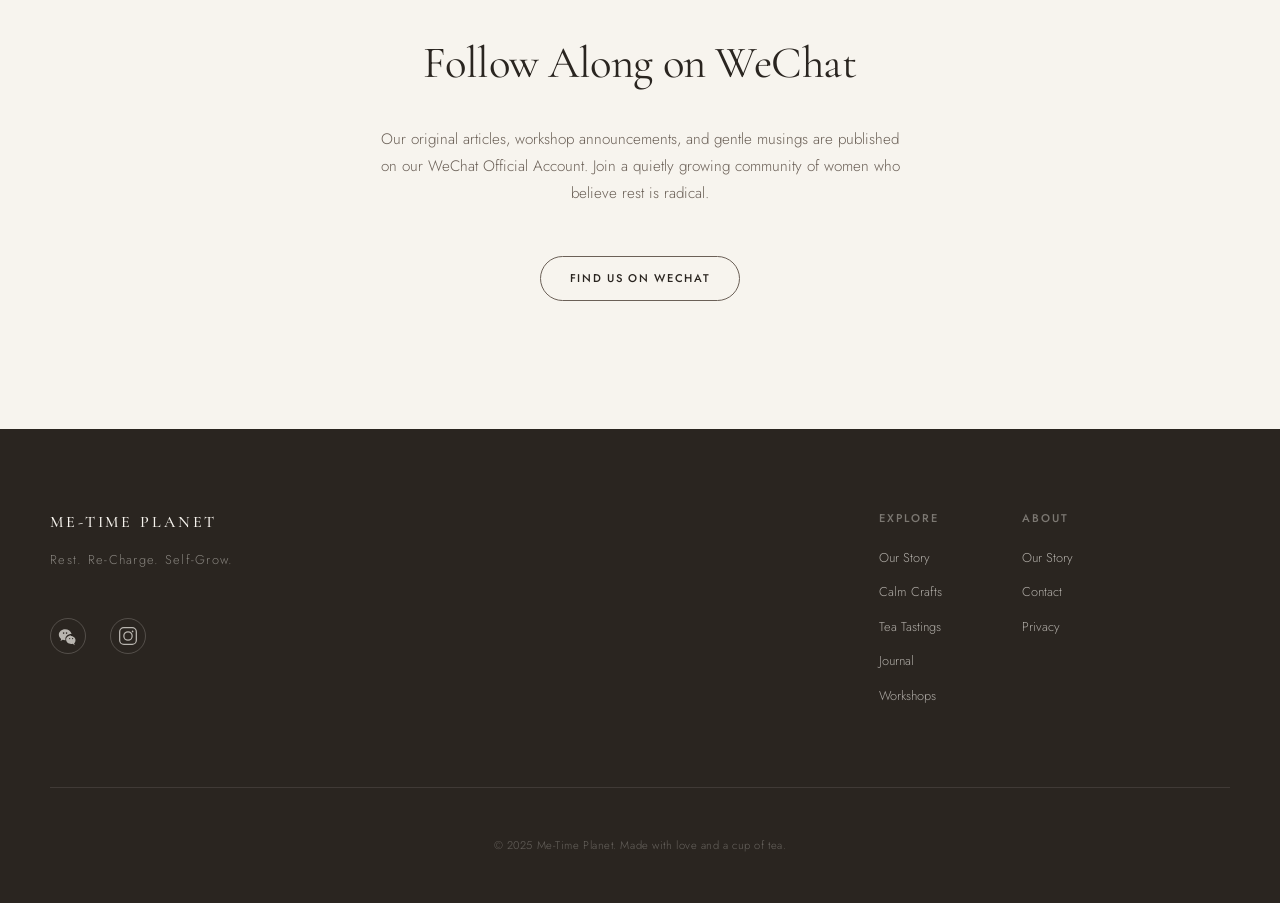
==== commit d52fdcb6: "updated images" ====
--- a/index.html
+++ b/index.html
@@ -55,7 +55,7 @@
       <div class="hero-image-wrapper">
         <img
           class="hero-img"
-          src="https://images.unsplash.com/photo-1556909114-f6e7ad7d3136?w=1600&q=80"
+          src="media/meditation.webp"
           alt="A serene tea setup on a wooden table"
         />
         <div class="hero-overlay"></div>
@@ -77,7 +77,7 @@
           <a href="pages/calm-crafts.html">
             <div class="feature-card__img-wrap">
               <img
-                src="https://images.unsplash.com/photo-1602143407151-7111542de6e8?w=900&q=80"
+                src="media/fish_lantern_1.jpeg"
                 alt="Huizhou fish lantern craft"
               />
             </div>
@@ -92,7 +92,7 @@
           <a href="pages/tea-tastings.html">
             <div class="feature-card__img-wrap">
               <img
-                src="https://images.unsplash.com/photo-1556679343-c7306c1976bc?w=900&q=80"
+                src="media/tea_brewing_1.jpeg"
                 alt="Traditional Chinese tea ceremony"
               />
             </div>
@@ -135,7 +135,7 @@
             <a href="pages/article-matcha.html">
               <div class="journal-card__img-wrap">
                 <img
-                  src="https://images.unsplash.com/photo-1515823662972-da6a2e4d3002?w=700&q=80"
+                  src="media/matcha_ceremony.webp"
                   alt="Cup of matcha tea"
                 />
               </div>
@@ -152,7 +152,7 @@
             <a href="pages/article-crafting-focus.html">
               <div class="journal-card__img-wrap">
                 <img
-                  src="https://images.unsplash.com/photo-1578301978693-85fa9c0320b9?w=500&q=80"
+                  src="media/floating_lacquer_art_1.webp"
                   alt="Floating lacquer art craft"
                 />
               </div>
@@ -199,7 +199,7 @@
         </div>
         <div class="workshops-banner__img">
           <img
-            src="https://images.unsplash.com/photo-1528360983277-13d401cdc186?w=800&q=80"
+            src="media/tea_ceremony.webp"
             alt="Workshop crafting session"
           />
         </div>
